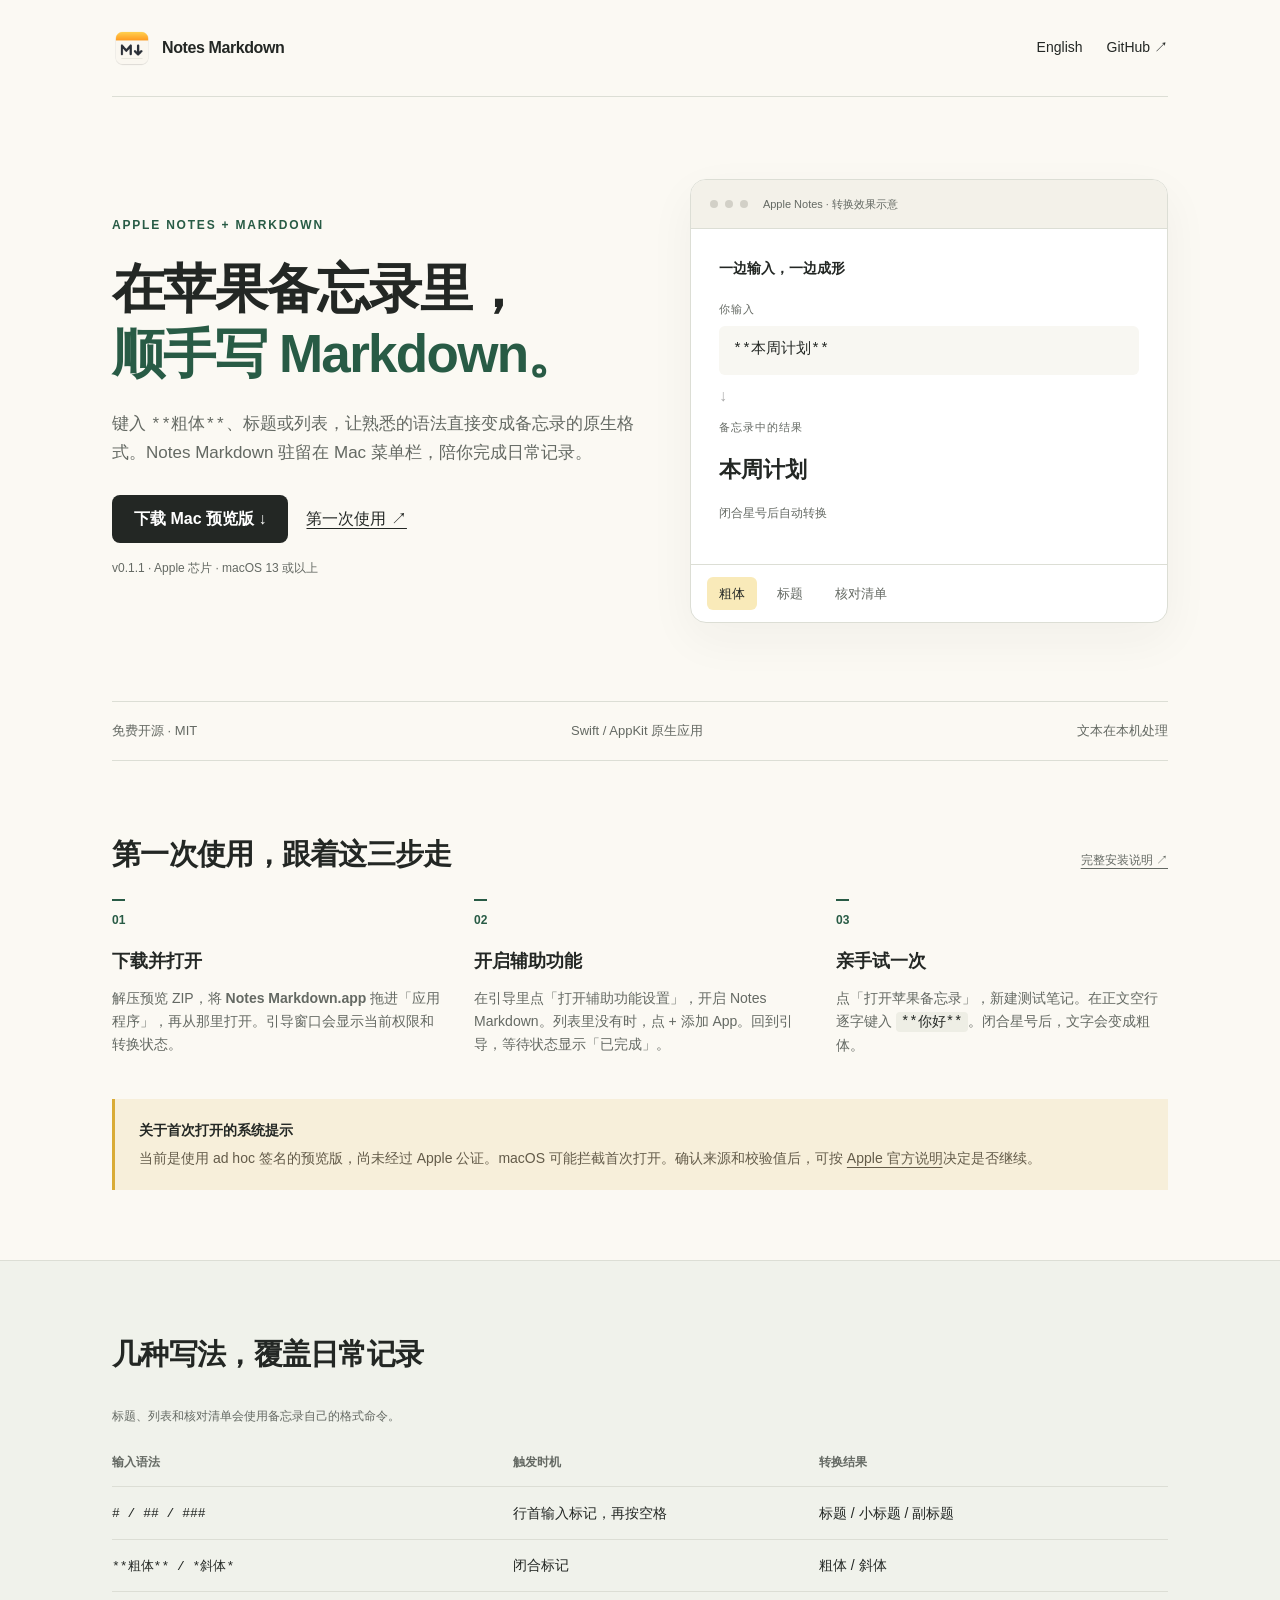
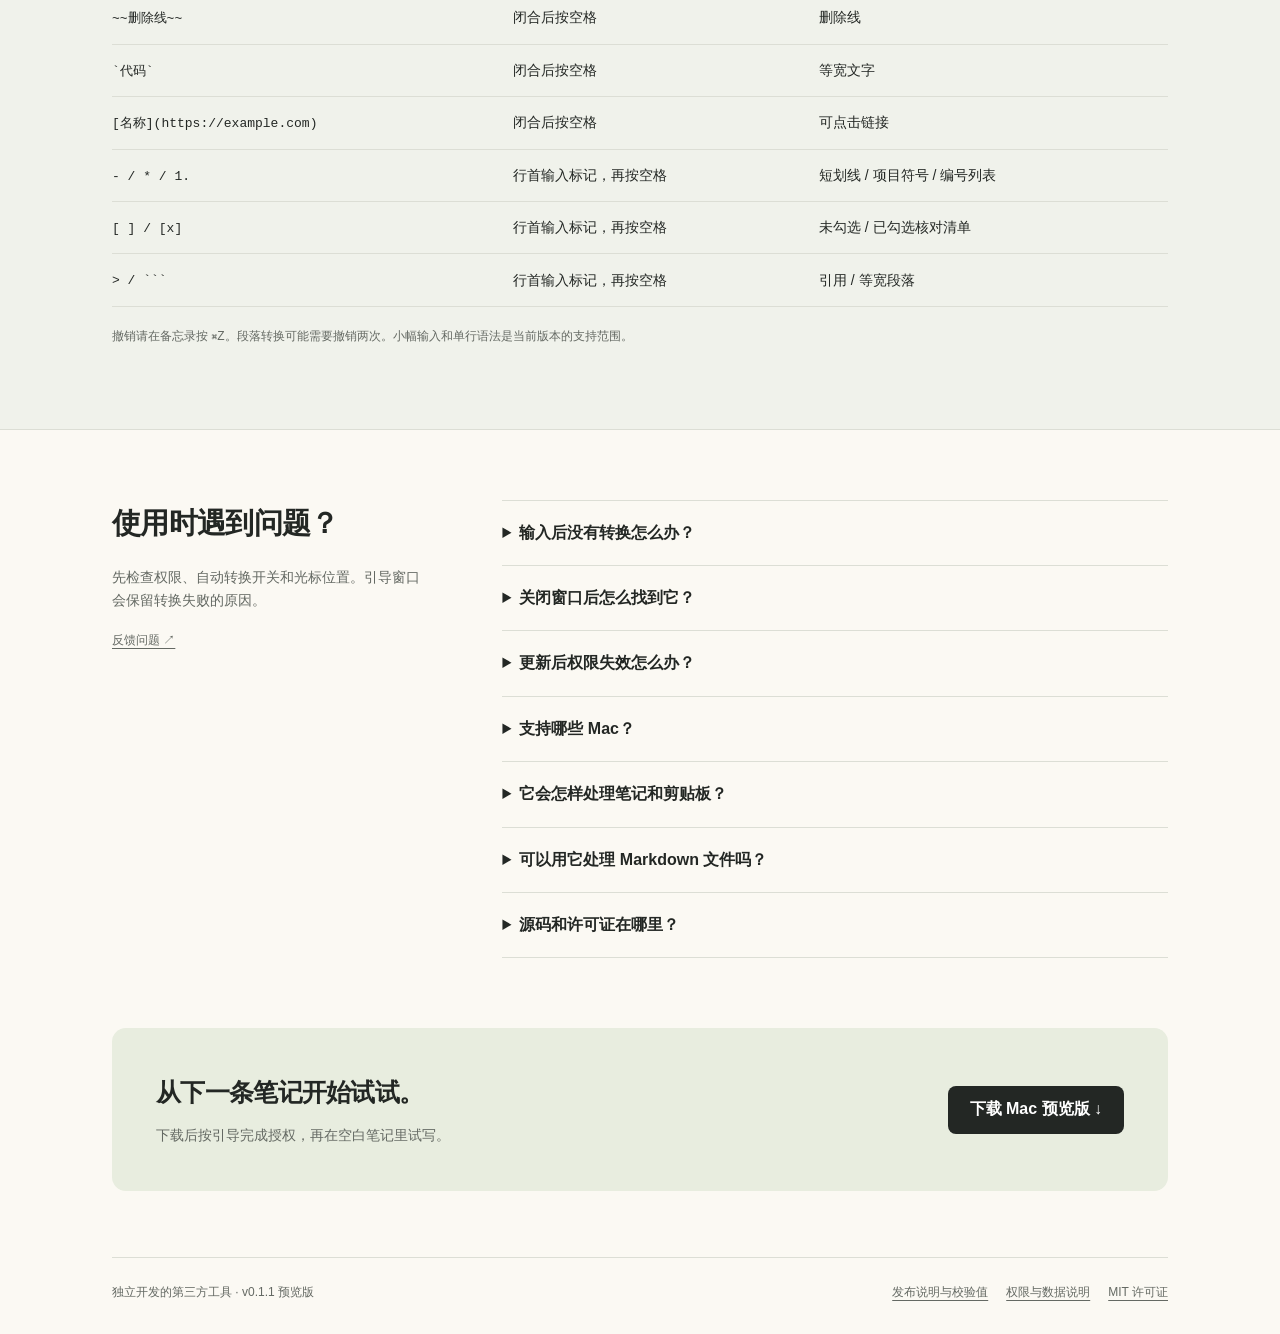
==== docs/index.html @ a7a49625 "Improve first-run setup and add bilingual product pages" ====
<!doctype html>
<html lang="zh-CN">
<head>
  <meta charset="utf-8">
  <meta name="viewport" content="width=device-width, initial-scale=1">
  <title>Notes Markdown · 苹果备忘录 Markdown 输入助手（macOS）</title>
  <meta name="description" content="用 Notes Markdown 在苹果备忘录里边输入 Markdown 边转换为原生富文本。免费开源的 Mac 菜单栏工具，支持标题、粗体、列表和核对清单。下载 Apple 芯片预览版，查看安装步骤与常见问题。">
  <meta name="theme-color" content="#fbf9f3">
  <link rel="canonical" href="https://sikw-04-27.github.io/notes-markdown/">
  <link rel="alternate" hreflang="zh-Hans" href="https://sikw-04-27.github.io/notes-markdown/">
  <link rel="alternate" hreflang="en" href="https://sikw-04-27.github.io/notes-markdown/en/">
  <link rel="alternate" hreflang="x-default" href="https://sikw-04-27.github.io/notes-markdown/en/">
  <meta property="og:type" content="website">
  <meta property="og:title" content="Notes Markdown · 苹果备忘录 Markdown 输入助手（macOS）">
  <meta property="og:description" content="用 Notes Markdown 在苹果备忘录里边输入 Markdown 边转换为原生富文本。免费开源的 Mac 菜单栏工具，支持标题、粗体、列表和核对清单。下载 Apple 芯片预览版，查看安装步骤与常见问题。">
  <meta property="og:url" content="https://sikw-04-27.github.io/notes-markdown/">
  <meta property="og:image" content="https://sikw-04-27.github.io/notes-markdown/assets/icon.png">
  <meta name="twitter:card" content="summary">
  <link rel="icon" href="assets/icon.png">
  <link rel="stylesheet" href="assets/site.css">
  <script src="assets/site.js" defer></script>
  <script type="application/ld+json">{"@context": "https://schema.org", "@type": "SoftwareApplication", "name": "Notes Markdown", "url": "https://sikw-04-27.github.io/notes-markdown/", "operatingSystem": "macOS 13+", "applicationCategory": "ProductivityApplication", "softwareVersion": "0.1.1", "downloadUrl": "https://github.com/SikW-04-27/notes-markdown/releases/download/v0.1.1/Notes-Markdown-0.1.1-arm64-preview.zip", "isAccessibleForFree": true, "license": "https://github.com/SikW-04-27/notes-markdown/blob/main/LICENSE"}</script>
</head>
<body>
  <a class="skip" href="#main">跳到主要内容</a>
  <div class="wrap">
    <nav aria-label="主导航">
      <a class="brand" href="./"><img src="assets/icon.png" width="40" height="40" alt="">Notes Markdown</a>
      <div class="nav-links"><a href="en/" lang="en">English</a><a href="https://github.com/SikW-04-27/notes-markdown">GitHub ↗</a></div>
    </nav>
  </div>
  <main id="main">
    <div class="wrap">
      <div class="hero">
        <div>
          <span class="eyebrow">Apple Notes + Markdown</span>
          <h1>在苹果备忘录里，<br><em>顺手写 Markdown。</em></h1>
          <p class="lead">键入 <code>**粗体**</code>、标题或列表，让熟悉的语法直接变成备忘录的原生格式。Notes Markdown 驻留在 Mac 菜单栏，陪你完成日常记录。</p>
          <div class="actions"><a class="button" href="https://github.com/SikW-04-27/notes-markdown/releases/download/v0.1.1/Notes-Markdown-0.1.1-arm64-preview.zip">下载 Mac 预览版 ↓</a><a href="#start">第一次使用 ↗</a></div>
          <p class="fine">v0.1.1 · Apple 芯片 · macOS 13 或以上</p>
        </div>
        <div class="demo" aria-label="转换效果示意">
          <div class="window-bar"><i class="dot"></i><i class="dot"></i><i class="dot"></i><small>Apple Notes · 转换效果示意</small></div>
          <div class="demo-content">
            <p class="demo-heading">一边输入，一边成形</p>
            <p class="demo-label">你输入</p><code class="demo-source" data-demo-source>**本周计划**</code>
            <div class="demo-arrow" aria-hidden="true">↓</div>
            <p class="demo-label">备忘录中的结果</p><p class="demo-result bold" data-demo-result aria-live="polite">本周计划</p>
            <p class="fine" data-demo-trigger>闭合星号后自动转换</p>
          </div>
          <div class="demo-tabs" aria-label="转换效果示意"><button type="button" data-example="bold" aria-pressed="true">粗体</button>
<button type="button" data-example="title" aria-pressed="false">标题</button>
<button type="button" data-example="checklist" aria-pressed="false">核对清单</button></div>
        </div>
      </div>
      <div class="strip"><span>免费开源 · MIT</span><span>Swift / AppKit 原生应用</span><span>文本在本机处理</span></div>
      <section id="start">
        <div class="section-top"><h2>第一次使用，跟着这三步走</h2><a class="fine" href="https://github.com/SikW-04-27/notes-markdown/blob/main/INSTALL.zh-CN.md">完整安装说明 ↗</a></div>
        <div class="steps"><article><span class="step-number">01</span><h3>下载并打开</h3><p>解压预览 ZIP，将 <strong>Notes Markdown.app</strong> 拖进「应用程序」，再从那里打开。引导窗口会显示当前权限和转换状态。</p></article>
<article><span class="step-number">02</span><h3>开启辅助功能</h3><p>在引导里点「打开辅助功能设置」，开启 Notes Markdown。列表里没有时，点 + 添加 App。回到引导，等待状态显示「已完成」。</p></article>
<article><span class="step-number">03</span><h3>亲手试一次</h3><p>点「打开苹果备忘录」，新建测试笔记。在正文空行逐字键入 <code>**你好**</code>。闭合星号后，文字会变成粗体。</p></article></div>
        <aside class="notice"><strong>关于首次打开的系统提示</strong><p>当前是使用 ad hoc 签名的预览版，尚未经过 Apple 公证。macOS 可能拦截首次打开。确认来源和校验值后，可按 <a href="https://support.apple.com/zh-cn/102445">Apple 官方说明</a>决定是否继续。</p></aside>
      </section>
    </div>
  <section class="syntax" id="syntax">
    <div class="wrap"><div class="section-top"><h2>几种写法，覆盖日常记录</h2></div>
      <p class="fine">标题、列表和核对清单会使用备忘录自己的格式命令。</p>
      <div class="table-wrap"><table><thead><tr><th scope="col">输入语法</th><th scope="col">触发时机</th><th scope="col">转换结果</th></tr></thead><tbody><tr><td><code># / ## / ###</code></td><td>行首输入标记，再按空格</td><td>标题 / 小标题 / 副标题</td></tr>
<tr><td><code>**粗体** / *斜体*</code></td><td>闭合标记</td><td>粗体 / 斜体</td></tr>
<tr><td><code>~~删除线~~</code></td><td>闭合后按空格</td><td>删除线</td></tr>
<tr><td><code>`代码`</code></td><td>闭合后按空格</td><td>等宽文字</td></tr>
<tr><td><code>[名称](https://example.com)</code></td><td>闭合后按空格</td><td>可点击链接</td></tr>
<tr><td><code>- / * / 1.</code></td><td>行首输入标记，再按空格</td><td>短划线 / 项目符号 / 编号列表</td></tr>
<tr><td><code>[ ] / [x]</code></td><td>行首输入标记，再按空格</td><td>未勾选 / 已勾选核对清单</td></tr>
<tr><td><code>> / ```</code></td><td>行首输入标记，再按空格</td><td>引用 / 等宽段落</td></tr></tbody></table></div>
      <p class="fine" style="margin-top: 20px">撤销请在备忘录按 ⌘Z。段落转换可能需要撤销两次。小幅输入和单行语法是当前版本的支持范围。</p>
    </div>
  </section>
  <div class="wrap">
    <section class="faq" id="faq">
      <div class="faq-intro"><h2>使用时遇到问题？</h2><p>先检查权限、自动转换开关和光标位置。引导窗口会保留转换失败的原因。</p><a class="fine" href="https://github.com/SikW-04-27/notes-markdown/issues/new">反馈问题 ↗</a></div>
      <div><details><summary>输入后没有转换怎么办？</summary><p>确认辅助功能权限和「自动转换」开关都已开启。把光标放到苹果备忘录正文的空行，逐字键入 <code>**你好**</code>。整段粘贴会跳过转换。标题和列表需要在行首输入标记后按空格。</p></details>
<details><summary>关闭窗口后怎么找到它？</summary><p>点击屏幕顶部的 Notes Markdown 菜单栏图标，选择「开始使用与试写」。同一个菜单可以暂停、恢复自动转换或退出。</p></details>
<details><summary>更新后权限失效怎么办？</summary><p>先退出 App。在系统设置的辅助功能列表移除旧条目，再添加「应用程序」文件夹里的新 App，然后重新打开。</p></details>
<details><summary>支持哪些 Mac？</summary><p>预览安装包适用于 Apple 芯片 Mac，最低系统要求为 macOS 13。实际输入已在 macOS 15.3.1 上验证。其他系统版本和账户类型仍需进一步验证。</p></details>
<details><summary>它会怎样处理笔记和剪贴板？</summary><p>转换在本机进行。应用通常读取光标前最多 2,048 个 UTF-16 单元。如果局部读取失败，会先取得整篇正文，再检查长度，超过 200,000 个 UTF-16 单元时跳过处理。行内转换会备份剪贴板、临时粘贴富文本并恢复原内容，期间有新剪贴板内容时保留新内容。</p></details>
<details><summary>可以用它处理 Markdown 文件吗？</summary><p>这个工具处理正在输入的语法。macOS 26 的备忘录还提供 Markdown 文件导入流程，具体步骤见 <a href="https://support.apple.com/zh-cn/102223">Apple 的导入说明</a>。</p></details>
<details><summary>源码和许可证在哪里？</summary><p>完整 Swift 源码与构建脚本放在 <a href="https://github.com/SikW-04-27/notes-markdown">GitHub 仓库</a>。项目使用 MIT 许可证，可按许可证条款使用、修改和再分发。</p></details></div>
    </section>
    <div class="download"><div><h2>从下一条笔记开始试试。</h2><p>下载后按引导完成授权，再在空白笔记里试写。</p></div><a class="button" href="https://github.com/SikW-04-27/notes-markdown/releases/download/v0.1.1/Notes-Markdown-0.1.1-arm64-preview.zip">下载 Mac 预览版 ↓</a></div>
  </div>
  </main>
  <div class="wrap">
    <footer><span>独立开发的第三方工具 · v0.1.1 预览版</span><div><a href="https://github.com/SikW-04-27/notes-markdown/releases/tag/v0.1.1">发布说明与校验值</a><a href="https://github.com/SikW-04-27/notes-markdown/blob/main/INSTALL.zh-CN.md">权限与数据说明</a><a href="https://github.com/SikW-04-27/notes-markdown/blob/main/LICENSE">MIT 许可证</a></div></footer>
  </div>
</body>
</html>
---- docs/assets/site.css ----
:root {
  --paper: #fbf9f3;
  --ink: #232724;
  --muted: #646963;
  --line: #dcded5;
  --yellow: #f7c64b;
  --green: #285b45;
  font-family: -apple-system, BlinkMacSystemFont, "Segoe UI", sans-serif;
  color: var(--ink);
  background: var(--paper);
  line-height: 1.65;
  scroll-behavior: smooth;
}
* { box-sizing: border-box; }
body { margin: 0; }
a { color: inherit; text-underline-offset: 4px; }
button { font: inherit; cursor: pointer; }
button, a { -webkit-tap-highlight-color: transparent; }
:focus-visible { outline: 3px solid var(--green); outline-offset: 5px; }
.skip { position: absolute; left: 20px; top: -80px; padding: 10px; background: white; z-index: 5; }
.skip:focus { top: 12px; }
.wrap { max-width: 1120px; margin: auto; padding: 0 32px; }
nav { display: flex; align-items: center; justify-content: space-between; gap: 20px; padding: 28px 0; border-bottom: 1px solid var(--line); }
.brand { display: inline-flex; align-items: center; gap: 10px; font-weight: 700; text-decoration: none; letter-spacing: -.4px; }
.brand img { width: 40px; height: 40px; }
.nav-links { display: flex; gap: 24px; font-size: 14px; }
.nav-links a { text-decoration: none; }
.hero { display: grid; grid-template-columns: 1.1fr 1fr; gap: 52px; align-items: center; padding: 82px 0 78px; }
.eyebrow { color: var(--green); font-size: 12px; font-weight: 700; letter-spacing: 1.8px; text-transform: uppercase; }
h1 { font-size: clamp(34px, 4.2vw, 53px); letter-spacing: -1.7px; line-height: 1.23; margin: 18px 0 24px; }
h1 em { font-style: normal; color: var(--green); }
.lead { color: var(--muted); font-size: 17px; max-width: 550px; }
.actions { display: flex; flex-wrap: wrap; align-items: center; gap: 18px; margin: 28px 0 16px; }
.button { display: inline-flex; justify-content: center; align-items: center; min-height: 48px; padding: 10px 22px; border-radius: 8px; background: var(--ink); color: white; font-weight: 650; text-decoration: none; }
.fine { color: var(--muted); font-size: 12px; }
.demo { background: #fff; border: 1px solid var(--line); border-radius: 16px; box-shadow: 0 16px 48px #24322b0c; overflow: hidden; }
.window-bar { background: #f3f1e9; padding: 15px 19px; display: flex; align-items: center; gap: 7px; border-bottom: 1px solid var(--line); }
.dot { width: 8px; height: 8px; background: #d2d0c7; border-radius: 50%; }
.window-bar small { margin-left: 8px; color: var(--muted); font-size: 11px; }
.demo-content { padding: 28px; }
.demo-heading { font-size: 14px; margin: 0 0 20px; font-weight: 600; }
.demo-label { font-size: 11px; text-transform: uppercase; color: var(--muted); letter-spacing: 1px; margin: 0 0 8px; }
.demo-source { display: block; background: #f8f7f2; padding: 12px 14px; font-size: 15px; border-radius: 6px; min-height: 49px; overflow-wrap: anywhere; }
.demo-arrow { color: #aaa; margin: 8px 0; }
.demo-result { margin: 0; min-height: 60px; font-size: 22px; padding: 8px 0; color: var(--ink); }
.demo-result.bold { font-weight: 750; }
.demo-result.title { font-size: 28px; font-weight: 750; }
.demo-result.checklist::before { content: '◯'; margin-right: 10px; color: #a78b35; }
.demo-tabs { border-top: 1px solid var(--line); display: flex; padding: 12px 16px; gap: 8px; }
.demo-tabs button { border: 0; background: transparent; color: var(--muted); padding: 6px 12px; border-radius: 6px; font-size: 13px; }
.demo-tabs button[aria-pressed="true"] { background: #f9eab9; color: var(--ink); }
.strip { display: flex; justify-content: space-between; gap: 20px; border-top: 1px solid var(--line); border-bottom: 1px solid var(--line); padding: 18px 0; color: var(--muted); font-size: 13px; }
section { padding: 70px 0; scroll-margin-top: 20px; }
.section-top { display: flex; justify-content: space-between; gap: 24px; align-items: baseline; margin-bottom: 28px; }
h2 { margin: 0; font-size: 29px; letter-spacing: -.7px; }
h3 { font-size: 18px; margin: 14px 0 10px; }
p { margin-top: 0; }
.steps { display: grid; grid-template-columns: repeat(3, 1fr); gap: 30px; }
.step-number { color: var(--green); font-size: 12px; font-weight: 750; border-top: 2px solid var(--green); padding-top: 12px; }
.steps p { color: var(--muted); font-size: 14px; }
.steps code, details code { color: var(--ink); background: #eeeee5; padding: 2px 5px; border-radius: 4px; overflow-wrap: anywhere; }
.notice { margin-top: 28px; padding: 20px 24px; border-left: 3px solid #d9ab36; background: #f7efda; font-size: 14px; }
.notice p { margin: 5px 0 0; color: #635b49; }
.syntax { background: #f0f2eb; border-top: 1px solid var(--line); border-bottom: 1px solid var(--line); }
.table-wrap { overflow-x: auto; }
table { width: 100%; min-width: 620px; border-collapse: collapse; font-size: 14px; }
th { text-align: left; font-size: 12px; color: var(--muted); }
th, td { padding: 14px 12px 14px 0; border-bottom: 1px solid var(--line); }
td code { font-family: ui-monospace, SFMono-Regular, monospace; font-size: 13px; white-space: nowrap; }
.faq { display: grid; grid-template-columns: .65fr 1.35fr; gap: 70px; }
.faq-intro p { margin-top: 18px; color: var(--muted); font-size: 14px; }
details { padding: 19px 0; border-bottom: 1px solid var(--line); }
details:first-child { border-top: 1px solid var(--line); }
summary { font-weight: 600; cursor: pointer; padding-right: 12px; }
details p { color: var(--muted); font-size: 14px; margin: 14px 0 0; }
.download { background: #e8eddf; padding: 44px; border-radius: 14px; display: flex; gap: 30px; justify-content: space-between; align-items: center; margin-bottom: 66px; }
.download h2 { font-size: 25px; margin-bottom: 10px; }
.download p { font-size: 14px; color: var(--muted); margin-bottom: 0; }
footer { border-top: 1px solid var(--line); display: flex; flex-wrap: wrap; justify-content: space-between; gap: 20px; padding: 25px 0 35px; font-size: 12px; color: var(--muted); }
footer a { margin-left: 18px; }
@media (max-width: 820px) {
  .hero { grid-template-columns: 1fr; gap: 35px; padding: 48px 0; }
  h1 { font-size: 42px; }
  .hero .demo { max-width: 580px; width: 100%; }
  .steps { grid-template-columns: 1fr; gap: 20px; }
  .faq { grid-template-columns: 1fr; gap: 20px; }
  section { padding: 45px 0; }
}
@media (max-width: 480px) {
  .wrap { padding: 0 20px; }
  nav { padding: 20px 0; gap: 12px; }
  .brand { font-size: 14px; }
  .brand img { width: 30px; height: 30px; }
  .nav-links { gap: 14px; font-size: 12px; }
  h1 { font-size: 34px; letter-spacing: -1px; }
  .lead { font-size: 16px; }
  .strip { flex-wrap: wrap; justify-content: flex-start; gap: 8px 24px; }
  .section-top { display: block; }
  .section-top .fine { margin-top: 8px; }
  h2 { font-size: 25px; }
  .download { flex-direction: column; align-items: flex-start; padding: 26px; }
}
@media (prefers-reduced-motion: reduce) { :root { scroll-behavior: auto; } }
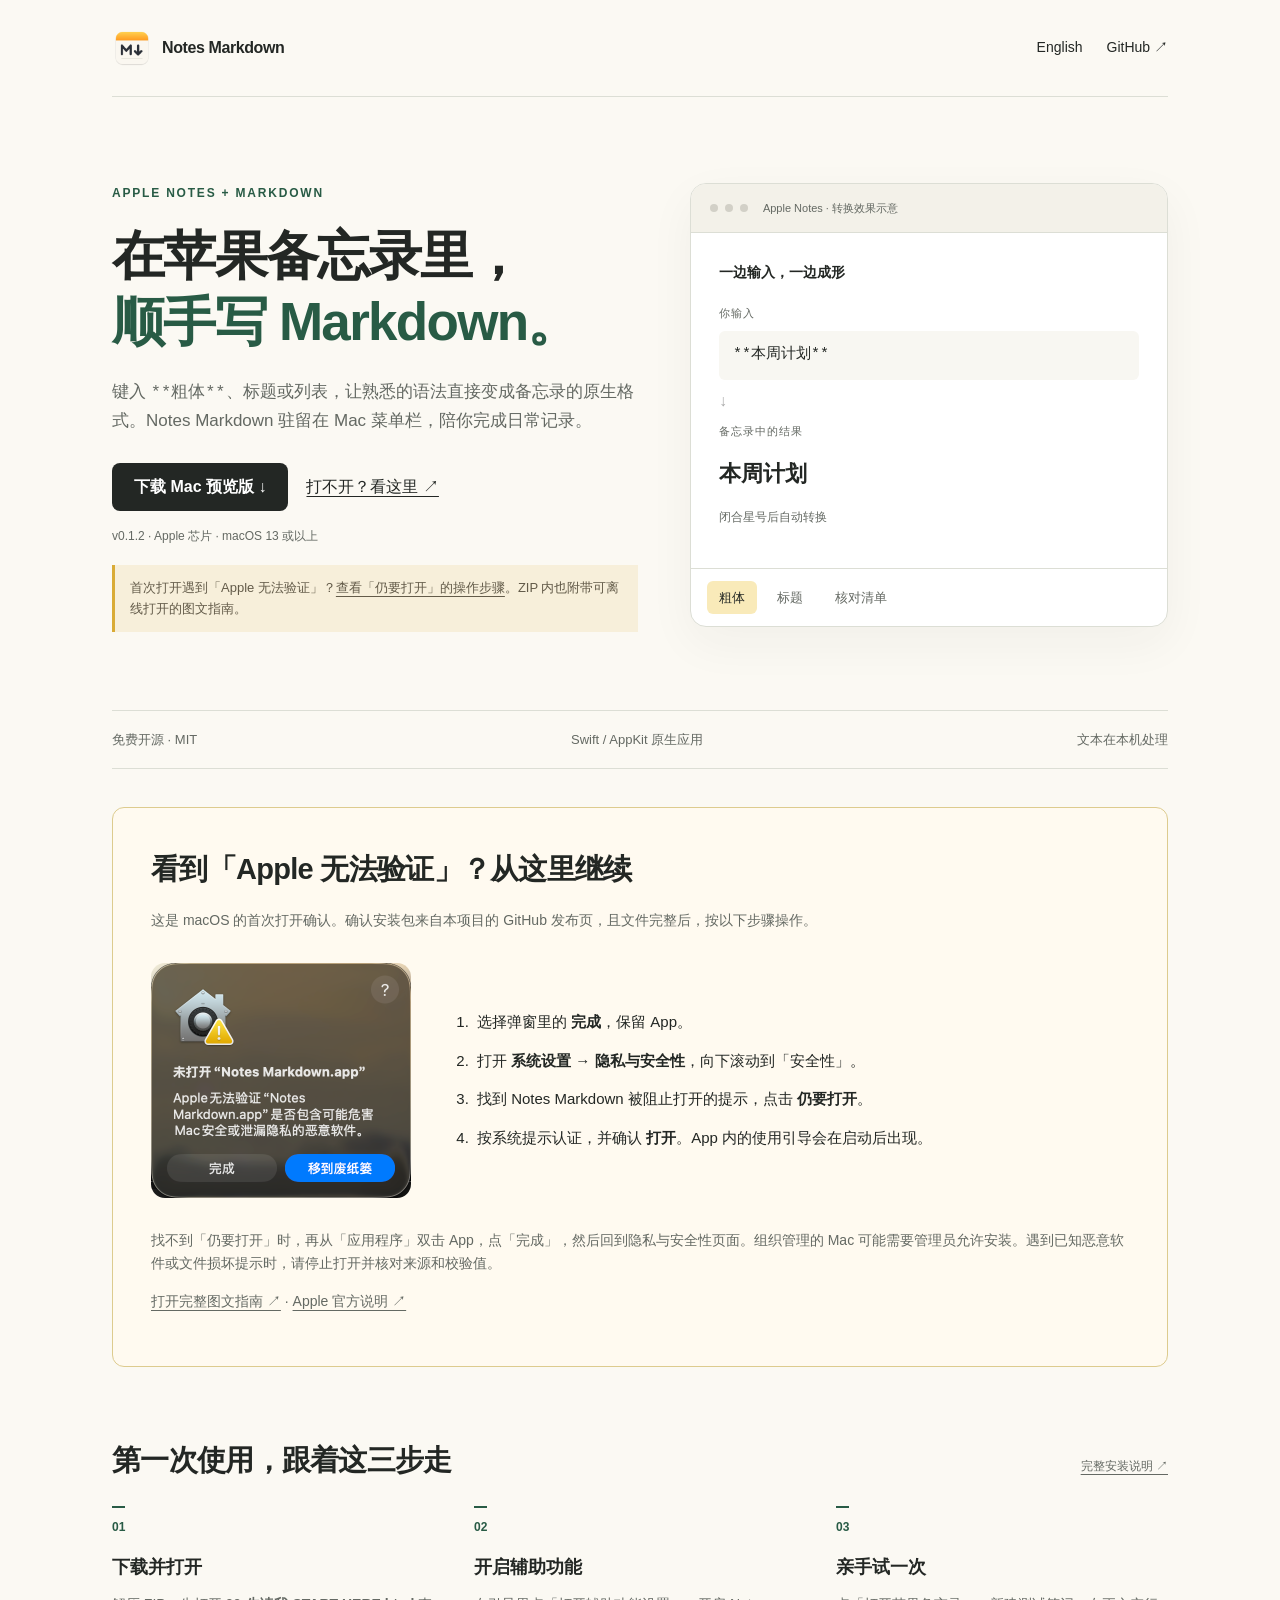
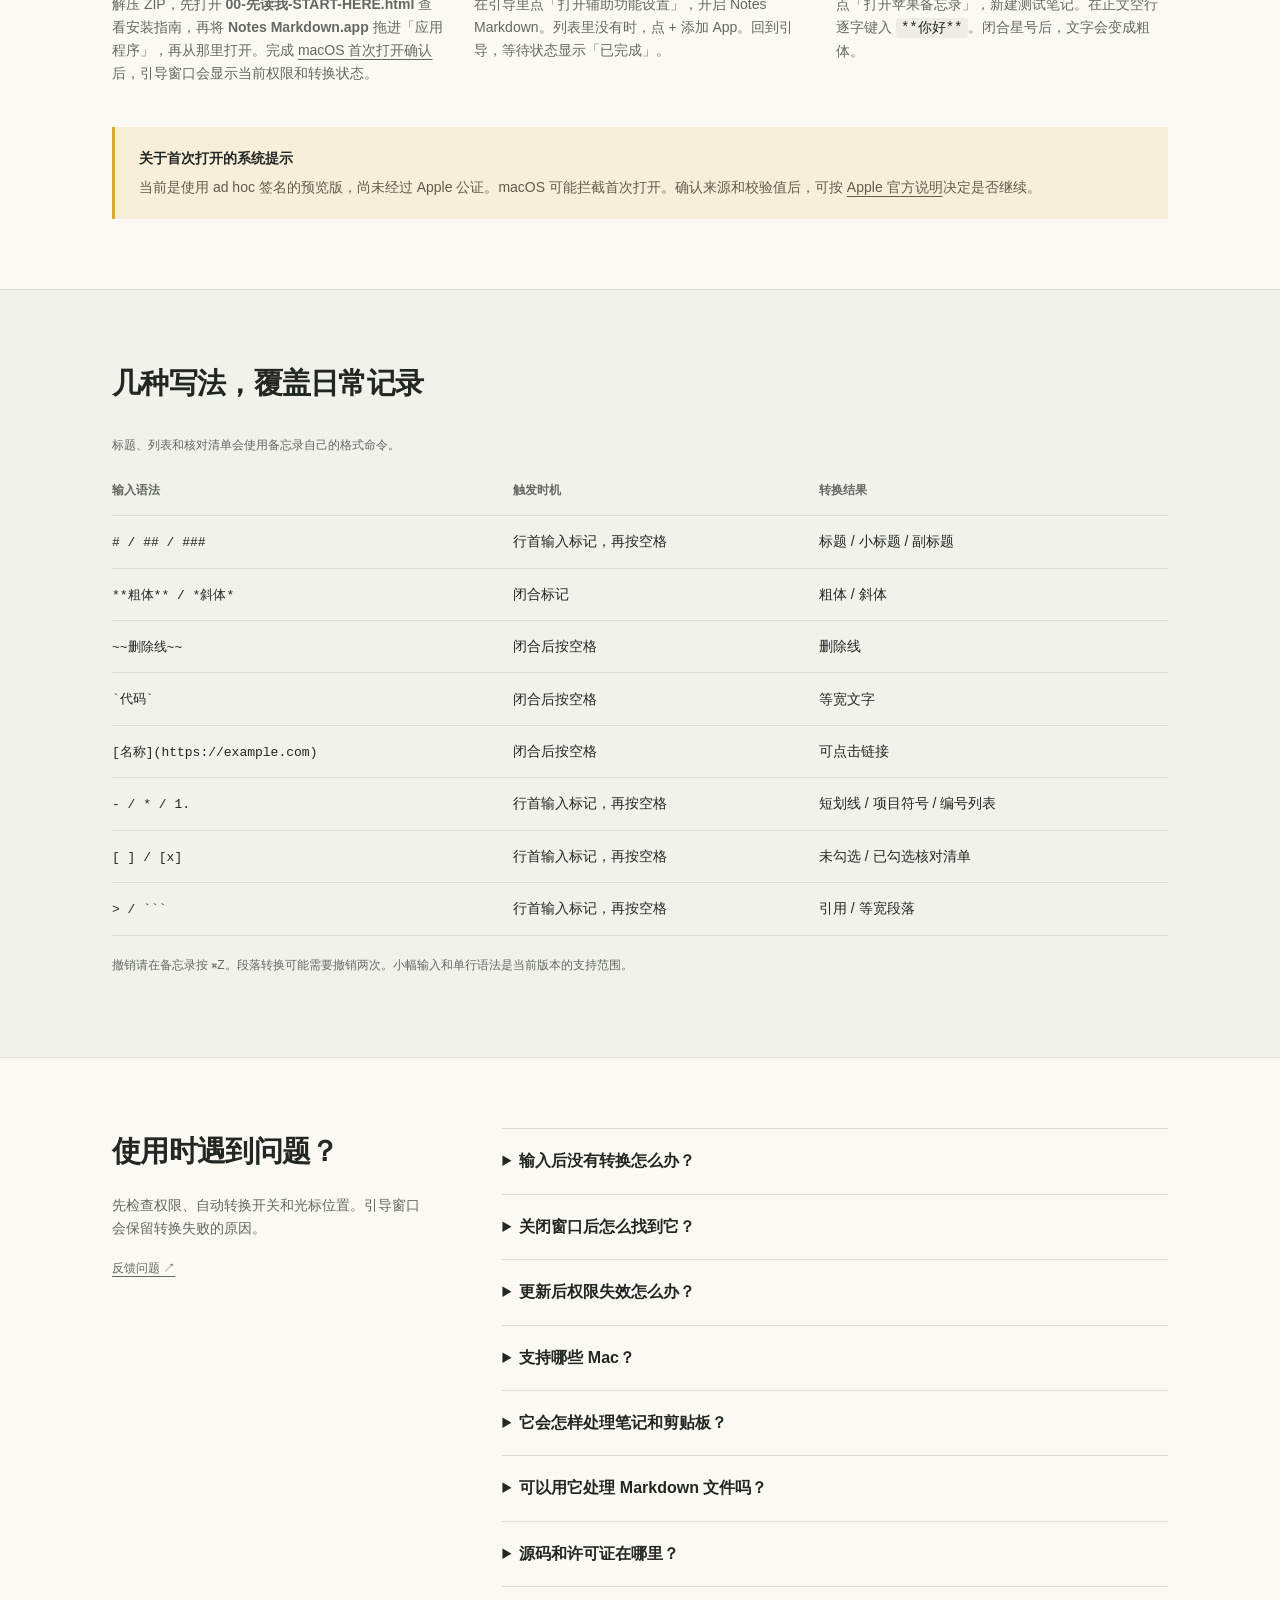
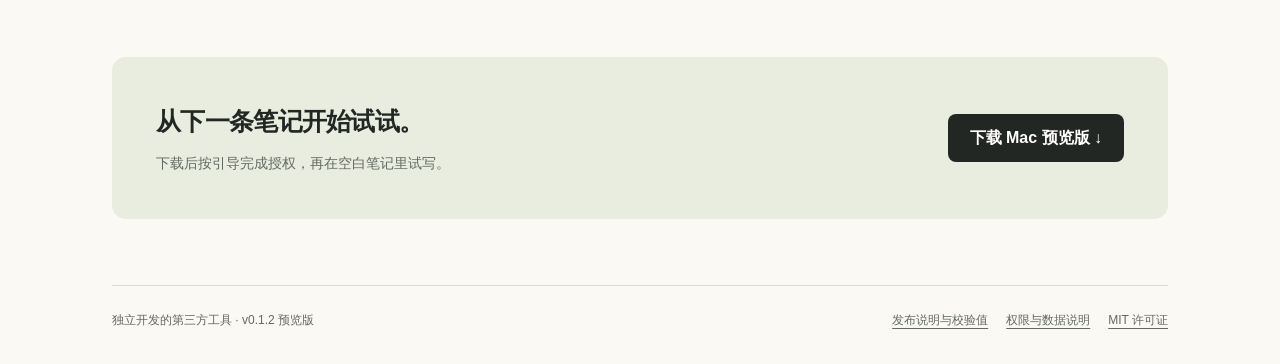
==== commit 5194139a: "Add first-launch help before the app opens" ====
--- a/docs/index.html
+++ b/docs/index.html
@@ -17,9 +17,9 @@
   <meta property="og:image" content="https://sikw-04-27.github.io/notes-markdown/assets/icon.png">
   <meta name="twitter:card" content="summary">
   <link rel="icon" href="assets/icon.png">
-  <link rel="stylesheet" href="assets/site.css">
+  <link rel="stylesheet" href="assets/site.css?v=0.1.2">
   <script src="assets/site.js" defer></script>
-  <script type="application/ld+json">{"@context": "https://schema.org", "@type": "SoftwareApplication", "name": "Notes Markdown", "url": "https://sikw-04-27.github.io/notes-markdown/", "operatingSystem": "macOS 13+", "applicationCategory": "ProductivityApplication", "softwareVersion": "0.1.1", "downloadUrl": "https://github.com/SikW-04-27/notes-markdown/releases/download/v0.1.1/Notes-Markdown-0.1.1-arm64-preview.zip", "isAccessibleForFree": true, "license": "https://github.com/SikW-04-27/notes-markdown/blob/main/LICENSE"}</script>
+  <script type="application/ld+json">{"@context": "https://schema.org", "@type": "SoftwareApplication", "name": "Notes Markdown", "url": "https://sikw-04-27.github.io/notes-markdown/", "operatingSystem": "macOS 13+", "applicationCategory": "ProductivityApplication", "softwareVersion": "0.1.2", "downloadUrl": "https://github.com/SikW-04-27/notes-markdown/releases/download/v0.1.2/Notes-Markdown-0.1.2-arm64-preview.zip", "isAccessibleForFree": true, "license": "https://github.com/SikW-04-27/notes-markdown/blob/main/LICENSE"}</script>
 </head>
 <body>
   <a class="skip" href="#main">跳到主要内容</a>
@@ -36,8 +36,9 @@
           <span class="eyebrow">Apple Notes + Markdown</span>
           <h1>在苹果备忘录里，<br><em>顺手写 Markdown。</em></h1>
           <p class="lead">键入 <code>**粗体**</code>、标题或列表，让熟悉的语法直接变成备忘录的原生格式。Notes Markdown 驻留在 Mac 菜单栏，陪你完成日常记录。</p>
-          <div class="actions"><a class="button" href="https://github.com/SikW-04-27/notes-markdown/releases/download/v0.1.1/Notes-Markdown-0.1.1-arm64-preview.zip">下载 Mac 预览版 ↓</a><a href="#start">第一次使用 ↗</a></div>
-          <p class="fine">v0.1.1 · Apple 芯片 · macOS 13 或以上</p>
+          <div class="actions"><a class="button" href="https://github.com/SikW-04-27/notes-markdown/releases/download/v0.1.2/Notes-Markdown-0.1.2-arm64-preview.zip">下载 Mac 预览版 ↓</a><a href="#first-open">打不开？看这里 ↗</a></div>
+          <p class="fine">v0.1.2 · Apple 芯片 · macOS 13 或以上</p>
+          <p class="launch-banner">首次打开遇到「Apple 无法验证」？<a href="#first-open">查看「仍要打开」的操作步骤</a>。ZIP 内也附带可离线打开的图文指南。</p>
         </div>
         <div class="demo" aria-label="转换效果示意">
           <div class="window-bar"><i class="dot"></i><i class="dot"></i><i class="dot"></i><small>Apple Notes · 转换效果示意</small></div>
@@ -54,9 +55,24 @@
         </div>
       </div>
       <div class="strip"><span>免费开源 · MIT</span><span>Swift / AppKit 原生应用</span><span>文本在本机处理</span></div>
+      <section id="first-open" class="first-open" aria-labelledby="first-open-title">
+        <h2 id="first-open-title">看到「Apple 无法验证」？从这里继续</h2>
+        <p>这是 macOS 的首次打开确认。确认安装包来自本项目的 GitHub 发布页，且文件完整后，按以下步骤操作。</p>
+        <div class="first-open-body">
+          <img src="guide-assets/macos-open-alert.png" width="520" height="474" alt="macOS 拦截 Notes Markdown 的弹窗，左侧为完成按钮，右侧为移到废纸篓">
+          <ol>
+            <li>选择弹窗里的 <strong>完成</strong>，保留 App。</li>
+            <li>打开 <strong>系统设置 → 隐私与安全性</strong>，向下滚动到「安全性」。</li>
+            <li>找到 Notes Markdown 被阻止打开的提示，点击 <strong>仍要打开</strong>。</li>
+            <li>按系统提示认证，并确认 <strong>打开</strong>。App 内的使用引导会在启动后出现。</li>
+          </ol>
+        </div>
+        <p class="fine">找不到「仍要打开」时，再从「应用程序」双击 App，点「完成」，然后回到隐私与安全性页面。组织管理的 Mac 可能需要管理员允许安装。遇到已知恶意软件或文件损坏提示时，请停止打开并核对来源和校验值。</p>
+        <p><a href="start.html">打开完整图文指南 ↗</a> · <a href="https://support.apple.com/zh-cn/102445">Apple 官方说明 ↗</a></p>
+      </section>
       <section id="start">
         <div class="section-top"><h2>第一次使用，跟着这三步走</h2><a class="fine" href="https://github.com/SikW-04-27/notes-markdown/blob/main/INSTALL.zh-CN.md">完整安装说明 ↗</a></div>
-        <div class="steps"><article><span class="step-number">01</span><h3>下载并打开</h3><p>解压预览 ZIP，将 <strong>Notes Markdown.app</strong> 拖进「应用程序」，再从那里打开。引导窗口会显示当前权限和转换状态。</p></article>
+        <div class="steps"><article><span class="step-number">01</span><h3>下载并打开</h3><p>解压 ZIP，先打开 <strong>00-先读我-START-HERE.html</strong> 查看安装指南，再将 <strong>Notes Markdown.app</strong> 拖进「应用程序」，再从那里打开。完成 <a href="#first-open">macOS 首次打开确认</a>后，引导窗口会显示当前权限和转换状态。</p></article>
 <article><span class="step-number">02</span><h3>开启辅助功能</h3><p>在引导里点「打开辅助功能设置」，开启 Notes Markdown。列表里没有时，点 + 添加 App。回到引导，等待状态显示「已完成」。</p></article>
 <article><span class="step-number">03</span><h3>亲手试一次</h3><p>点「打开苹果备忘录」，新建测试笔记。在正文空行逐字键入 <code>**你好**</code>。闭合星号后，文字会变成粗体。</p></article></div>
         <aside class="notice"><strong>关于首次打开的系统提示</strong><p>当前是使用 ad hoc 签名的预览版，尚未经过 Apple 公证。macOS 可能拦截首次打开。确认来源和校验值后，可按 <a href="https://support.apple.com/zh-cn/102445">Apple 官方说明</a>决定是否继续。</p></aside>
@@ -87,11 +103,11 @@
 <details><summary>可以用它处理 Markdown 文件吗？</summary><p>这个工具处理正在输入的语法。macOS 26 的备忘录还提供 Markdown 文件导入流程，具体步骤见 <a href="https://support.apple.com/zh-cn/102223">Apple 的导入说明</a>。</p></details>
 <details><summary>源码和许可证在哪里？</summary><p>完整 Swift 源码与构建脚本放在 <a href="https://github.com/SikW-04-27/notes-markdown">GitHub 仓库</a>。项目使用 MIT 许可证，可按许可证条款使用、修改和再分发。</p></details></div>
     </section>
-    <div class="download"><div><h2>从下一条笔记开始试试。</h2><p>下载后按引导完成授权，再在空白笔记里试写。</p></div><a class="button" href="https://github.com/SikW-04-27/notes-markdown/releases/download/v0.1.1/Notes-Markdown-0.1.1-arm64-preview.zip">下载 Mac 预览版 ↓</a></div>
+    <div class="download"><div><h2>从下一条笔记开始试试。</h2><p>下载后按引导完成授权，再在空白笔记里试写。</p></div><a class="button" href="https://github.com/SikW-04-27/notes-markdown/releases/download/v0.1.2/Notes-Markdown-0.1.2-arm64-preview.zip">下载 Mac 预览版 ↓</a></div>
   </div>
   </main>
   <div class="wrap">
-    <footer><span>独立开发的第三方工具 · v0.1.1 预览版</span><div><a href="https://github.com/SikW-04-27/notes-markdown/releases/tag/v0.1.1">发布说明与校验值</a><a href="https://github.com/SikW-04-27/notes-markdown/blob/main/INSTALL.zh-CN.md">权限与数据说明</a><a href="https://github.com/SikW-04-27/notes-markdown/blob/main/LICENSE">MIT 许可证</a></div></footer>
+    <footer><span>独立开发的第三方工具 · v0.1.2 预览版</span><div><a href="https://github.com/SikW-04-27/notes-markdown/releases/tag/v0.1.2">发布说明与校验值</a><a href="https://github.com/SikW-04-27/notes-markdown/blob/main/INSTALL.zh-CN.md">权限与数据说明</a><a href="https://github.com/SikW-04-27/notes-markdown/blob/main/LICENSE">MIT 许可证</a></div></footer>
   </div>
 </body>
 </html>
--- a/docs/assets/site.css
+++ b/docs/assets/site.css
@@ -101,3 +101,15 @@
   .download { flex-direction: column; align-items: flex-start; padding: 26px; }
 }
 @media (prefers-reduced-motion: reduce) { :root { scroll-behavior: auto; } }
+.launch-banner { margin: 18px 0 0; padding: 12px 15px; background: #f7efda; border-left: 3px solid #d9ab36; color: #635b49; font-size: 13px; }
+.first-open { padding: 38px; margin-top: 38px; border: 1px solid #ddcb8e; border-radius: 12px; background: #fffaf0; }
+.first-open > p { color: var(--muted); font-size: 14px; margin: 15px 0; }
+.first-open-body { display: grid; grid-template-columns: 260px 1fr; gap: 38px; align-items: center; padding: 16px 0; }
+.first-open-body img { width: 100%; height: auto; border-radius: 14px; }
+.first-open-body ol { margin: 0; padding-left: 24px; }
+.first-open-body li { padding-left: 4px; margin: 14px 0; font-size: 15px; }
+@media (max-width: 650px) {
+  .first-open { padding: 24px; }
+  .first-open-body { grid-template-columns: 1fr; gap: 18px; }
+  .first-open-body img { max-width: 260px; }
+}
